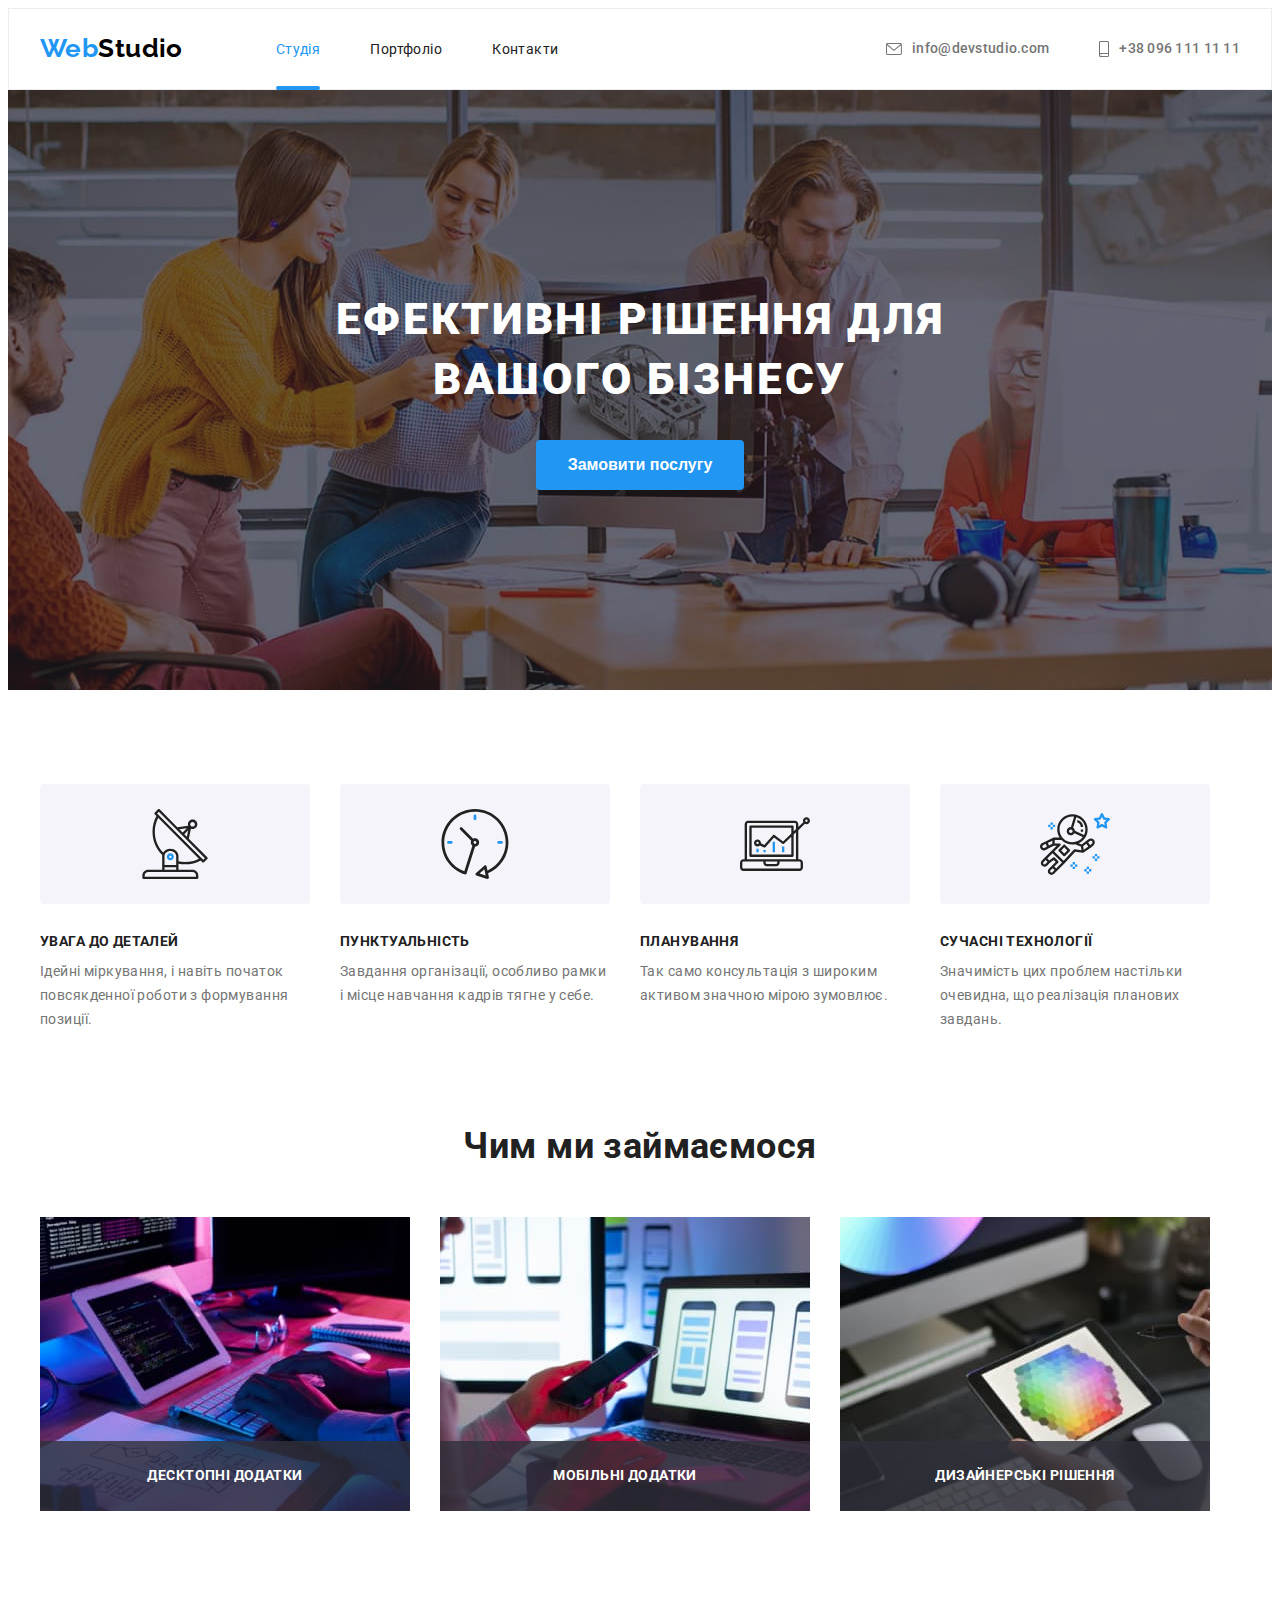
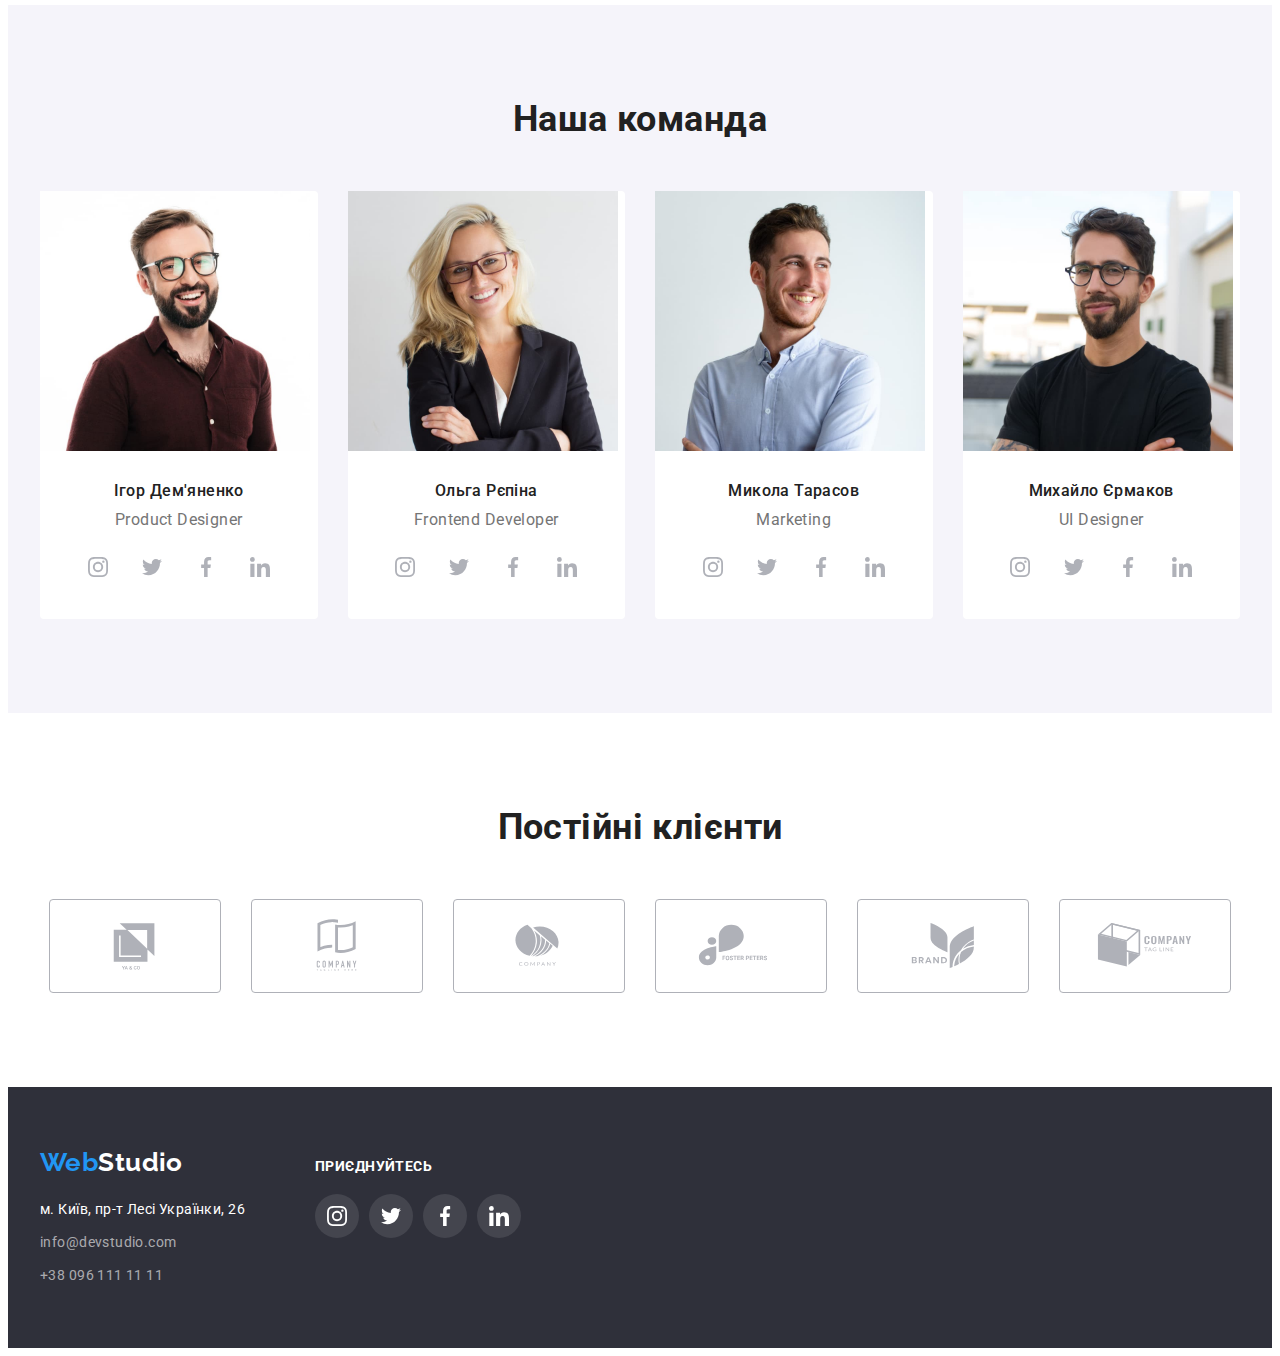
==== index.html @ fd93a603 "create-hw-05" ====
<!DOCTYPE html>
<html lang="uk">
  <head>
    <meta charset="UTF-8" />
    <meta http-equiv="X-UA-Compatible" content="IE=edge" />
    <meta name="viewport" content="width=device-width, initial-scale=1.0" />
    <title>WebStudio</title>
    <link rel="preconnect" href="https://fonts.googleapis.com" />
    <link rel="preconnect" href="https://fonts.gstatic.com" crossorigin />
    <link
      href="https://fonts.googleapis.com/css2?family=Raleway:wght@700&family=Roboto:wght@400;500;700;900&display=swap"
      rel="stylesheet"
    />
    <link
      rel="stylesheet"
      href="https://cdnjs.cloudflare.com/ajax/libs/modern-normalize/1.1.0/modern-normalize.min.css"
      integrity="sha512-wpPYUAdjBVSE4KJnH1VR1HeZfpl1ub8YT/NKx4PuQ5NmX2tKuGu6U/JRp5y+Y8XG2tV+wKQpNHVUX03MfMFn9Q=="
      crossorigin="anonymous"
      referrerpolicy="no-referrer"
    />
    <link rel="stylesheet" href="./css/styles.css" />
  </head>
  <body>
    <header class="header">
      <div class="container header-container">
        <nav class="header-nav">
          <a href="./index.html" class="logo"><span>Web</span>Studio</a>
          <ul class="header-list list">
            <li class="header-nav-item">
              <a class="header-link link current" href="./index.html">Студія</a>
            </li>
            <li class="header-nav-item">
              <a class="header-link link" href="./portfolio.html">Портфоліо</a>
            </li>
            <li class="header-nav-item"><a class="header-link link" href="">Контакти</a></li>
          </ul>
        </nav>
        <ul class="header-contacts-list list">
          <li class="header-contacts-item">
            <a class="header-contacts-link link" href="mailto:info@devstudio.com"
              ><svg class="header-icon" width="16" height="12">
                <use href="./images/icons.svg#icon-envelope"></use></svg
              >info@devstudio.com</a
            >
          </li>
          <li class="header-contacts-item">
            <a class="header-contacts-link link" href="tel:+380961111111">
              <svg class="header-icon" width="10" height="16">
                <use href="./images/icons.svg#icon-smartphone"></use>
              </svg>
              +38 096 111 11 11</a
            >
          </li>
        </ul>
      </div>
    </header>
    <main>
      <section class="hero section">
        <div class="container">
          <h1 class="hero-titel">Ефективні рішення для вашого бізнесу</h1>
          <button class="hero-button button" type="button" data-modal-open>Замовити послугу</button>
        </div>
      </section>
      <section class="benefits section">
        <div class="container">
          <h2 class="benefits-titel visually-hidden">Наші переваги</h2>
          <ul class="list benefits-list">
            <li class="benefits-item">
              <div class="benefits-area-icon">
                <svg width="70" height="70">
                  <use href="./images/icons.svg#icon-group-antena"></use>
                </svg>
              </div>
              <h3 class="benefits-list-titel">УВАГА ДО ДЕТАЛЕЙ</h3>
              <p class="benefits-list-text">
                Ідейні міркування, і навіть початок повсякденної роботи з формування позиції.
              </p>
            </li>
            <li class="benefits-item">
              <div class="benefits-area-icon">
                <svg width="70" height="70">
                  <use href="./images/icons.svg#icon-clock-1"></use>
                </svg>
              </div>
              <h3 class="benefits-list-titel">ПУНКТУАЛЬНІСТЬ</h3>
              <p class="benefits-list-text">
                Завдання організації, особливо рамки і місце навчання кадрів тягне у себе.
              </p>
            </li>
            <li class="benefits-item">
              <div class="benefits-area-icon">
                <svg width="70" height="70">
                  <use href="./images/icons.svg#icon-diagram-1"></use>
                </svg>
              </div>
              <h3 class="benefits-list-titel">ПЛАНУВАННЯ</h3>
              <p class="benefits-list-text">
                Так само консультація з широким активом значною мірою зумовлює.
              </p>
            </li>
            <li class="benefits-item">
              <div class="benefits-area-icon">
                <svg width="70" height="70">
                  <use href="./images/icons.svg#icon-astronaut-1"></use>
                </svg>
              </div>
              <h3 class="benefits-list-titel">СУЧАСНІ ТЕХНОЛОГІЇ</h3>
              <p class="benefits-list-text">
                Значимість цих проблем настільки очевидна, що реалізація планових завдань.
              </p>
            </li>
          </ul>
        </div>
      </section>
      <section class="work section">
        <div class="container">
          <h2 class="section-title">Чим ми займаємося</h2>
          <ul class="list work-list">
            <li class="work-list-item">
              <p class="work-list-label">ДЕСКТОПНІ ДОДАТКИ</p>
              <img
                src="./images/sbox1.jpg"
                width="370"
                height="294"
                alt="Зображення роботи за клавіатурою"
              />
            </li>
            <li class="work-list-item">
              <p class="work-list-label">МОБІЛЬНІ ДОДАТКИ</p>
              <img src="./images/sbox2.jpg" width="370" height="294" alt="Телефон в куках" />
            </li>
            <li class="work-list-item">
              <p class="work-list-label">ДИЗАЙНЕРСЬКІ РІШЕННЯ</p>
              <img
                src="./images/sbox3.jpg"
                width="370"
                height="294"
                alt="Планшет в руках та стілус"
              />
            </li>
          </ul>
        </div>
      </section>
      <section class="team section">
        <div class="container">
          <h2 class="section-title">Наша команда</h2>
          <ul class="list team-list">
            <li class="team-list-card">
              <img
                class="team-img"
                src="./images/sdemyanenko.jpg"
                width="270"
                height="260"
                alt="Ігор Дем'яненко"
              />
              <h3 class="team-list-titel">Ігор Дем'яненко</h3>
              <p class="team-list-text">Product Designer</p>
              <ul class="team-social-list list">
                <li class="team-social-item">
                  <a href="" class="team-social-link">
                    <svg class="team-social-icon" width="20" height="20">
                      <use href="./images/icons.svg#icon-instagram"></use>
                    </svg>
                  </a>
                </li>
                <li class="team-social-item">
                  <a href="" class="team-social-link">
                    <svg class="team-social-icon" width="20" height="20">
                      <use href="./images/icons.svg#icon-twitter"></use>
                    </svg>
                  </a>
                </li>
                <li class="team-social-item">
                  <a href="" class="team-social-link">
                    <svg class="team-social-icon" width="20" height="20">
                      <use href="./images/icons.svg#icon-facebook"></use>
                    </svg>
                  </a>
                </li>
                <li class="team-social-item">
                  <a href="" class="team-social-link">
                    <svg class="team-social-icon" width="20" height="20">
                      <use href="./images/icons.svg#icon-linkedin"></use>
                    </svg>
                  </a>
                </li>
              </ul>
            </li>
            <li class="team-list-card">
              <img
                class="team-img"
                src="./images/srepina.jpg"
                width="270"
                height="260"
                alt="Ольга Рєпіна"
              />
              <h3 class="team-list-titel">Ольга Рєпіна</h3>
              <p class="team-list-text">Frontend Developer</p>
              <ul class="team-social-list list">
                <li class="team-social-item">
                  <a href="" class="team-social-link">
                    <svg class="team-social-icon" width="20" height="20">
                      <use href="./images/icons.svg#icon-instagram"></use>
                    </svg>
                  </a>
                </li>
                <li class="team-social-item">
                  <a href="" class="team-social-link">
                    <svg class="team-social-icon" width="20" height="20">
                      <use href="./images/icons.svg#icon-twitter"></use>
                    </svg>
                  </a>
                </li>
                <li class="team-social-item">
                  <a href="" class="team-social-link">
                    <svg class="team-social-icon" width="20" height="20">
                      <use href="./images/icons.svg#icon-facebook"></use>
                    </svg>
                  </a>
                </li>
                <li class="team-social-item">
                  <a href="" class="team-social-link">
                    <svg class="team-social-icon" width="20" height="20">
                      <use href="./images/icons.svg#icon-linkedin"></use>
                    </svg>
                  </a>
                </li>
              </ul>
            </li>
            <li class="team-list-card">
              <img
                class="team-img"
                src="./images/starasov.jpg"
                width="270"
                height="260"
                alt="Микола Тарасов"
              />
              <h3 class="team-list-titel">Микола Тарасов</h3>
              <p class="team-list-text">Marketing</p>
              <ul class="team-social-list list">
                <li class="team-social-item">
                  <a href="" class="team-social-link">
                    <svg class="team-social-icon" width="20" height="20">
                      <use href="./images/icons.svg#icon-instagram"></use>
                    </svg>
                  </a>
                </li>
                <li class="team-social-item">
                  <a href="" class="team-social-link">
                    <svg class="team-social-icon" width="20" height="20">
                      <use href="./images/icons.svg#icon-twitter"></use>
                    </svg>
                  </a>
                </li>
                <li class="team-social-item">
                  <a href="" class="team-social-link">
                    <svg class="team-social-icon" width="20" height="20">
                      <use href="./images/icons.svg#icon-facebook"></use>
                    </svg>
                  </a>
                </li>
                <li class="team-social-item">
                  <a href="" class="team-social-link">
                    <svg class="team-social-icon" width="20" height="20">
                      <use href="./images/icons.svg#icon-linkedin"></use>
                    </svg>
                  </a>
                </li>
              </ul>
            </li>
            <li class="team-list-card">
              <img
                class="team-img"
                src="./images/syermakov.jpg"
                width="270"
                height="260"
                alt="Михайло Єрмаков"
              />
              <h3 class="team-list-titel">Михайло Єрмаков</h3>
              <p class="team-list-text">UI Designer</p>
              <ul class="team-social-list list">
                <li class="team-social-item">
                  <a href="" class="team-social-link">
                    <svg class="team-social-icon" width="20" height="20">
                      <use href="./images/icons.svg#icon-instagram"></use>
                    </svg>
                  </a>
                </li>
                <li class="team-social-item">
                  <a href="" class="team-social-link">
                    <svg class="team-social-icon" width="20" height="20">
                      <use href="./images/icons.svg#icon-twitter"></use>
                    </svg>
                  </a>
                </li>
                <li class="team-social-item">
                  <a href="" class="team-social-link">
                    <svg class="team-social-icon" width="20" height="20">
                      <use href="./images/icons.svg#icon-facebook"></use>
                    </svg>
                  </a>
                </li>
                <li class="team-social-item">
                  <a href="" class="team-social-link">
                    <svg class="team-social-icon" width="20" height="20">
                      <use href="./images/icons.svg#icon-linkedin"></use>
                    </svg>
                  </a>
                </li>
              </ul>
            </li>
          </ul>
        </div>
      </section>
      <section class="regular-customers section">
        <div class="container">
          <h2 class="section-title">Постійні клієнти</h2>
          <ul class="regular-customers-list list">
            <li class="regular-customers-item">
              <a href="" class="regular-customer-link">
                <svg class="regular-icon" width="106" height="60">
                  <use href="./images/icons.svg#icon-logo-yaco"></use>
                </svg>
              </a>
            </li>
            <li class="regular-customers-item">
              <a href="" class="regular-customer-link">
                <svg class="regular-icon" width="106" height="60">
                  <use href="./images/icons.svg#icon-logo-tag-line-here"></use>
                </svg>
              </a>
            </li>
            <li class="regular-customers-item">
              <a href="" class="regular-customer-link">
                <svg class="regular-icon" width="106" height="60">
                  <use href="./images/icons.svg#icon-logo-company"></use>
                </svg>
              </a>
            </li>
            <li class="regular-customers-item">
              <a href="" class="regular-customer-link">
                <svg class="regular-icon" width="106" height="60">
                  <use href="./images/icons.svg#icon-logo-forest-peters"></use>
                </svg>
              </a>
            </li>
            <li class="regular-customers-item">
              <a href="" class="regular-customer-link">
                <svg class="regular-icon" width="106" height="60">
                  <use href="./images/icons.svg#icon-logo-brand"></use>
                </svg>
              </a>
            </li>
            <li class="regular-customers-item">
              <a href="" class="regular-customer-link">
                <svg class="regular-icon" width="106" height="60">
                  <use href="./images/icons.svg#icon-logo-tag-line"></use>
                </svg>
              </a>
            </li>
          </ul>
        </div>
      </section>
    </main>
    <footer class="footer">
      <div class="container footer-container">
        <div class="footer-adress">
          <a href="./index.html" class="logo logo-footer"><span>Web</span>Studio</a>
          <address class="address">
            <ul class="list footer-list">
              <li>
                <a
                  class="link footer-address"
                  href="https://goo.gl/maps/CPtrU1FHBa2aNyZL9"
                  target="_blank"
                  rel="noopener noreferrer nofollow"
                >
                  м. Київ, пр-т Лесі Українки, 26
                </a>
              </li>
              <li>
                <a class="link footer-link" href="mailto:info@devstudio.com">info@devstudio.com</a>
              </li>
              <li><a class="link footer-link" href="tel:+380961111111">+38 096 111 11 11</a></li>
            </ul>
          </address>
        </div>
        <div class="footer-soc">
          <h3 class="footer-soc-title">приєднуйтесь</h3>
          <ul class="footer-social-list list">
            <li class="footer-social-item">
              <a href="" class="footer-social-link">
                <svg class="footer-social-icon" width="20" height="20">
                  <use href="./images/icons.svg#icon-instagram"></use>
                </svg>
              </a>
            </li>
            <li class="footer-social-item">
              <a href="" class="footer-social-link">
                <svg class="footer-social-icon" width="20" height="20">
                  <use href="./images/icons.svg#icon-twitter"></use>
                </svg>
              </a>
            </li>
            <li class="footer-social-item">
              <a href="" class="footer-social-link">
                <svg class="footer-social-icon" width="20" height="20">
                  <use href="./images/icons.svg#icon-facebook"></use>
                </svg>
              </a>
            </li>
            <li class="footer-social-item">
              <a href="" class="footer-social-link">
                <svg class="footer-social-icon" width="20" height="20">
                  <use href="./images/icons.svg#icon-linkedin"></use>
                </svg>
              </a>
            </li>
          </ul>
        </div>
      </div>
    </footer>
    <div class="backdrop is-hidden" data-modal>
      <div class="modal">
        <button type="button" class="modal-close" data-modal-close>
          <svg class="modal-close-icon" width="18" height="18">
            <use href="./images/icons.svg#icon-close-modal"></use>
          </svg>
        </button>
      </div>
    </div>
    <script src="./js/modal.js"></script>
  </body>
</html>
---- css/styles.css ----
:root {
  --primery-white-color: #ffffff;
  --hover-logo-color: #2196f3;
  --grey-primery-color: #757575;
  --black-primery-color: #212121;
}
/* reset */
p,
h2,
h3,
h4,
h5,
h6 {
  margin: 0;
}
ul,
ol {
  margin: 0;
  padding-left: 0;
}
button {
  cursor: pointer;
}
address {
  font-style: normal;
  margin-top: 20px;
}
img {
  display: block;
  max-width: 100%;
  height: auto;
}

body {
  background-color: var(--primery-white-color);
  color: var(--black-primery-color);
  font-family: Roboto, sans-serif;
  letter-spacing: 0.03em;
  font-size: 14px;
}

.visually-hidden {
  position: absolute;
  white-space: nowrap;
  width: 1px;
  height: 1px;
  overflow: hidden;
  border: 0;
  padding: 0;
  clip: rect(0 0 0 0);
  clip-path: inset(50%);
  margin: -1px;
}

.list {
  list-style: none;
}

.link {
  text-decoration: none;
}

/* logo */
.logo {
  font-family: Raleway, sans-serif;
  font-weight: 700;
  font-size: 26px;
  line-height: 1.2;
  color: #000000;
  text-decoration: none;
}
.logo span {
  color: var(--hover-logo-color);
}

.logo-footer {
  font-family: 'Raleway';
  font-weight: 700;
  font-size: 26px;
  line-height: 1.19;
  color: var(--primery-white-color);
}
/* box */

.container {
  width: 1200px;
  padding-right: 15px;
  padding-left: 15px;
  margin: 0 auto;
}

.section-title {
  font-size: 36px;
  line-height: 1.16;
  text-align: center;

  margin-bottom: 50px;
}

/* header */
.header {
  border: 1px solid #ececec;
}

/* .header-nav-item {
} */

.header-link {
  color: var(--black-primery-color);
  transition: color 250ms cubic-bezier(0.4, 0, 0.2, 1);

  position: relative;
}

.header-link:hover,
.header-link:focus {
  font-weight: 500;
  line-height: 1.14;
  letter-spacing: 0.02em;
  color: var(--hover-logo-color);
}

.header-nav .header-link.current {
  color: var(--hover-logo-color);
}

.header-nav .header-link.current::after {
  content: '';
  width: 100%;
  height: 4px;

  background: var(--hover-logo-color);
  border-radius: 2px;

  position: absolute;

  right: 0px;
  bottom: -33px;
}

.header-contacts-link {
  display: flex;
  align-items: center;
  font-weight: 500;
  line-height: 1.14;
  letter-spacing: 0.02em;
  color: var(--grey-primery-color);
  gap: 10px;
  transition: color 250ms cubic-bezier(0.4, 0, 0.2, 1);
}

.header-contacts-link:hover,
.header-contacts-link:focus {
  color: var(--hover-logo-color);
}
/* main */
.hero {
  max-width: 1600px;
  margin-left: auto;
  margin-right: auto;

  background-image: url('../images/Img-overlay.svg'), url('../images/hero-bg.jpg');
  background-color: #c4c4c4;
  background-size: cover;
  background-repeat: no-repeat;
  background-position: center;
}

.hero-titel {
  font-weight: 900;
  font-size: 44px;
  line-height: 1.36;
  letter-spacing: 0.06em;
  text-transform: uppercase;
  color: var(--primery-white-color);
}

.hero-button {
  font-weight: 700;
  font-size: 16px;
  line-height: 1.88;
  color: var(--primery-white-color);
  background-color: var(--hover-logo-color);
}

.benefits-list-titel {
  font-size: 14px;
  line-height: 1.14;
  text-transform: uppercase;
}
.benefits-list-text {
  line-height: 1.71;
  color: var(--grey-primery-color);
}

.team {
  background-color: #f5f4fa;
}

.team-list-card {
  background-color: var(--primery-white-color);
}

.team-list-titel {
  font-weight: 500;
  font-size: 16px;
  line-height: 1.19;
}
.team-list-text {
  font-size: 16px;
  line-height: 19px;
  color: var(--grey-primery-color);
}

.footer {
  background: #2f303a;
}

.footer-address {
  font-style: normal;
  line-height: 1.71;
  color: var(--primery-white-color);
}

.footer-link {
  font-style: normal;
  line-height: 1.71;
  color: rgba(255, 255, 255, 0.6);
  transition: color 250ms cubic-bezier(0.4, 0, 0.2, 1);
}

.footer-link:hover,
.footer-link:focus {
  font-style: normal;
  line-height: 1.71;
  color: var(--hover-logo-color);
}

/* Portfolio */
.portfolio-button {
  font-family: 'Roboto';
  font-style: normal;
  font-weight: 500;
  font-size: 16px;
  line-height: 1.62;
  text-align: center;
  letter-spacing: 0.03em;
  cursor: pointer;
  border-radius: 4px;
  border: none;
  padding: 6px 22px;
  transition: color 250ms cubic-bezier(0.4, 0, 0.2, 1),
    background-color 250ms cubic-bezier(0.4, 0, 0.2, 1),
    box-shadow 250ms cubic-bezier(0.4, 0, 0.2, 1);
}

.portfolio-button:hover,
.portfolio-button:focus {
  color: var(--primery-white-color);
  background-color: var(--hover-logo-color);
  box-shadow: 0px 3px 1px rgba(0, 0, 0, 0.1), 0px 1px 2px rgba(0, 0, 0, 0.08),
    0px 2px 2px rgba(0, 0, 0, 0.12);
}

.portfolio-after-list-titel {
  font-size: 18px;
  line-height: 2;
  letter-spacing: 0.06em;
  color: var(--black-primery-color);
}

.portfolio-after-list-text {
  font-size: 16px;
  line-height: 1.88;
  color: var(--grey-primery-color);
}
/* hw-03 */
.section {
  padding-top: 94px;
  padding-bottom: 94px;
}

.header-container {
  display: flex;
}

.header-nav {
  display: flex;
  margin-right: auto;
}
.header-list {
  display: flex;
  gap: 50px;
  align-items: center;
}
.header-contacts-list {
  display: flex;
}

.header-nav > .logo {
  padding-top: 24px;
  padding-bottom: 25px;
  margin-right: 93px;
}

.header-contacts-list {
  align-items: center;
  gap: 50px;
}

.header-icon {
  fill: currentColor;
}

.hero {
  padding-top: 200px;
  padding-bottom: 200px;
  /* margin-bottom: 94px; */
}
.hero-titel {
  width: 696px;
  text-align: center;
  margin: 0 auto;
  margin-bottom: 30px;
}

.hero-button {
  display: block;
  margin-right: auto;
  margin-left: auto;
  border: none;
  border-radius: 4px;
  padding: 10px 32px;
}

.benefits-list {
  display: flex;
  gap: 30px;
}

.benefits-item {
  width: 270px;
}

.benefits-area-icon {
  display: flex;
  width: 270px;
  height: 120px;
  border-radius: 4px;
  margin-bottom: 30px;
  background-color: #f5f4fa;
  justify-content: center;
  align-items: center;
}

.benefits-list-titel {
  margin-bottom: 10px;
}

.work {
  padding-top: 0;
}

.work-list {
  display: flex;
  gap: 30px;
}

.work-list-item {
  width: calc(100%-60px) / 3;
  position: relative;
}

.work-list-label {
  font-weight: 700;
  line-height: 1.14;
  color: var(--primery-white-color);

  position: absolute;
  bottom: 0;
  width: 370px;
  height: 70px;
  display: flex;
  justify-content: center;
  align-items: center;
  background-color: rgba(47, 48, 58, 0.8);
}

.team-titel {
  margin-bottom: 50px;
  text-align: center;
}

.team-list {
  display: flex;
  gap: 30px;
}
.team-list-card {
  width: calc((100% - 90px) / 4);
  padding-bottom: 30px;
  border-radius: 4px;
}

.team-img {
  margin-bottom: 30px;
}

.team-list-titel {
  text-align: center;
  margin-bottom: 10px;
}

.team-list-text {
  text-align: center;
  margin-bottom: 16px;
}

.team-social-list {
  display: flex;
  gap: 10px;
  justify-content: center;
}

.team-social-link {
  width: 44px;
  height: 44px;
  border-radius: 50%;
  display: flex;
  justify-content: center;
  align-items: center;
  fill: #afb1b8;
  transition: background-color 250ms cubic-bezier(0.4, 0, 0.2, 1),
    fill 250ms cubic-bezier(0.4, 0, 0.2, 1);
}

.team-social-link:hover,
.team-social-link:focus {
  background-color: var(--hover-logo-color);
  fill: var(--primery-white-color);
}

.regular-customers {
  max-width: 1600px;

  background-color: var(--primery-white-color);
  margin-right: auto;
  margin-left: auto;
}

.regular-customers-list {
  display: flex;
  gap: 30px;
  justify-content: center;
}

.regular-customer-link {
  display: flex;
  justify-content: center;
  align-items: center;
  color: #afb1b8;
  fill: #afb1b8;
  border: 1px solid #afb1b8;
  border-radius: 4px;
  width: 170px;
  height: 92px;
  transition: border-color 250ms cubic-bezier(0.4, 0, 0.2, 1),
    fill 250ms cubic-bezier(0.4, 0, 0.2, 1);
}

.regular-customer-link:hover,
.regular-customer-link:focus {
  border: 1px solid var(--hover-logo-color);
  fill: var(--hover-logo-color);
}

.footer-list > li:not(:last-child) {
  margin-bottom: 9px;
}

.footer {
  padding-top: 60px;
  padding-bottom: 60px;
  max-width: 1600px;
  margin: 0 auto;
  background: #2f303a;
}

.footer-container {
  display: flex;
  align-items: baseline;
}

.footer-adress {
  margin-right: 70px;
}

.footer-soc-title {
  font-size: 14px;
  line-height: 16px;
  letter-spacing: 0.03em;
  text-transform: uppercase;
  color: var(--primery-white-color);

  margin-bottom: 20px;
}

.footer-social-list {
  display: flex;
  gap: 10px;
  justify-content: center;
}

.footer-social-link {
  width: 44px;
  height: 44px;
  border-radius: 50%;

  display: flex;
  justify-content: center;
  align-items: center;

  fill: var(--primery-white-color);
  background-color: rgba(255, 255, 255, 0.1);

  transition: background-color 250ms cubic-bezier(0.4, 0, 0.2, 1),
    fill 250ms cubic-bezier(0.4, 0, 0.2, 1);
}

.footer-social-link:hover,
.footer-social-link:focus {
  background-color: var(--hover-logo-color);
  fill: var(--primery-white-color);
}

/* portfolio */
.portfolio-pre-list {
  display: flex;
  gap: 8px;
  justify-content: center;
  margin-bottom: 50px;
}

.porfolio-after-link {
  transition: box-shadow 250ms cubic-bezier(0.4, 0, 0.2, 1);
  display: block;
}

.porfolio-after-link:hover,
.porfolio-after-link:focus {
  box-shadow: 0px 1px 1px rgba(0, 0, 0, 0.12), 0px 4px 4px rgba(0, 0, 0, 0.06),
    1px 4px 6px rgba(0, 0, 0, 0.16);
}

.portfolio-afret-list {
  display: flex;
  flex-wrap: wrap;
  row-gap: 30px;
  column-gap: 30px;
}

.portfolio-item-wrap {
  position: relative;
  overflow: hidden;
}

.portfolio-item:hover .portfolio-top-text {
  transform: translateY(0);
}

.portfolio-top-text {
  font-size: 18px;
  line-height: 1.56;
  color: var(--primery-white-color);
  background: rgba(33, 150, 243, 0.9);

  position: absolute;
  top: 0;
  padding: 63px 24px;
  transform: translateY(100%);
  transition: transform 250ms cubic-bezier(0.4, 0, 0.2, 1);
  overflow: auto;
}

.portfolio-after-list-titel {
  margin-bottom: 4px;
}

.portfolio-list-box {
  padding: 20px 24px;
  border: 1px solid #eeeeee;
}

.backdrop {
  width: 100%;
  height: 100%;
  background-color: rgba(0, 0, 0, 0.2);

  position: fixed;
  top: 0;

  transition: opacity 250ms cubic-bezier(0.4, 0, 0.2, 1),
    visibility 250ms cubic-bezier(0.4, 0, 0.2, 1);
}

.modal {
  width: 528px;
  min-height: 581px;
  background-color: rgba(255, 255, 255, 1);
  border-radius: 4px;

  box-shadow: 0px 1px 3px rgba(0, 0, 0, 0.12), 0px 1px 1px rgba(0, 0, 0, 0.14),
    0px 2px 1px rgba(0, 0, 0, 0.2);

  position: absolute;
  top: 50%;
  left: 50%;
  transform: translate(-50%, -50%) scaleY(1);
  transition: transform 250ms cubic-bezier(0.4, 0, 0.2, 1);
}

.backdrop.is-hidden .modal {
  transform: translate(-50%, -50%) scaleY(0);
}

.modal-close {
  width: 30px;
  height: 30px;
  background-color: transparent;
  border: 1px solid rgba(0, 0, 0, 0.1);
  border-radius: 50%;

  position: absolute;
  right: 8px;
  top: 8px;

  display: flex;
  justify-content: center;
  align-items: center;
  cursor: pointer;
}

.modal-close:hover {
  border: 1px solid var(--hover-logo-color);
  fill: var(--hover-logo-color);
}

.backdrop.is-hidden {
  opacity: 0;
  visibility: hidden;
  pointer-events: none;
}
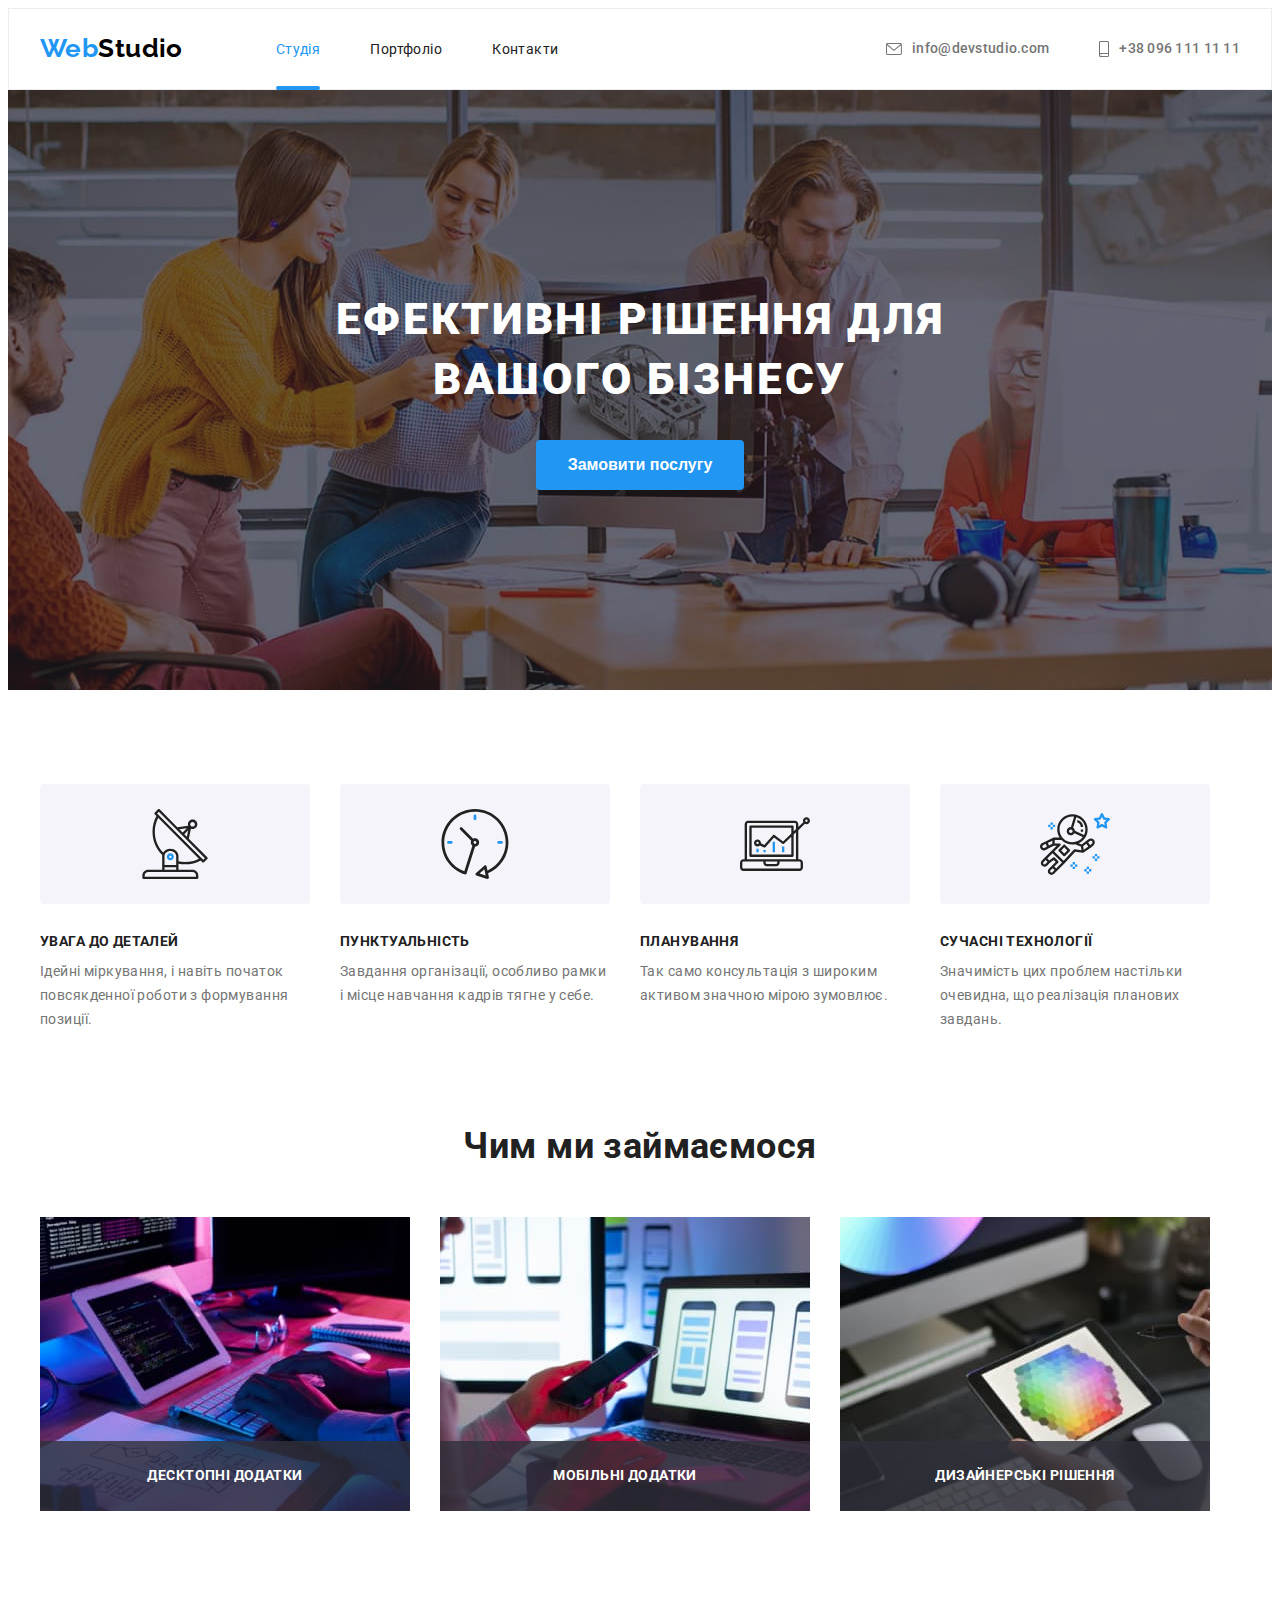
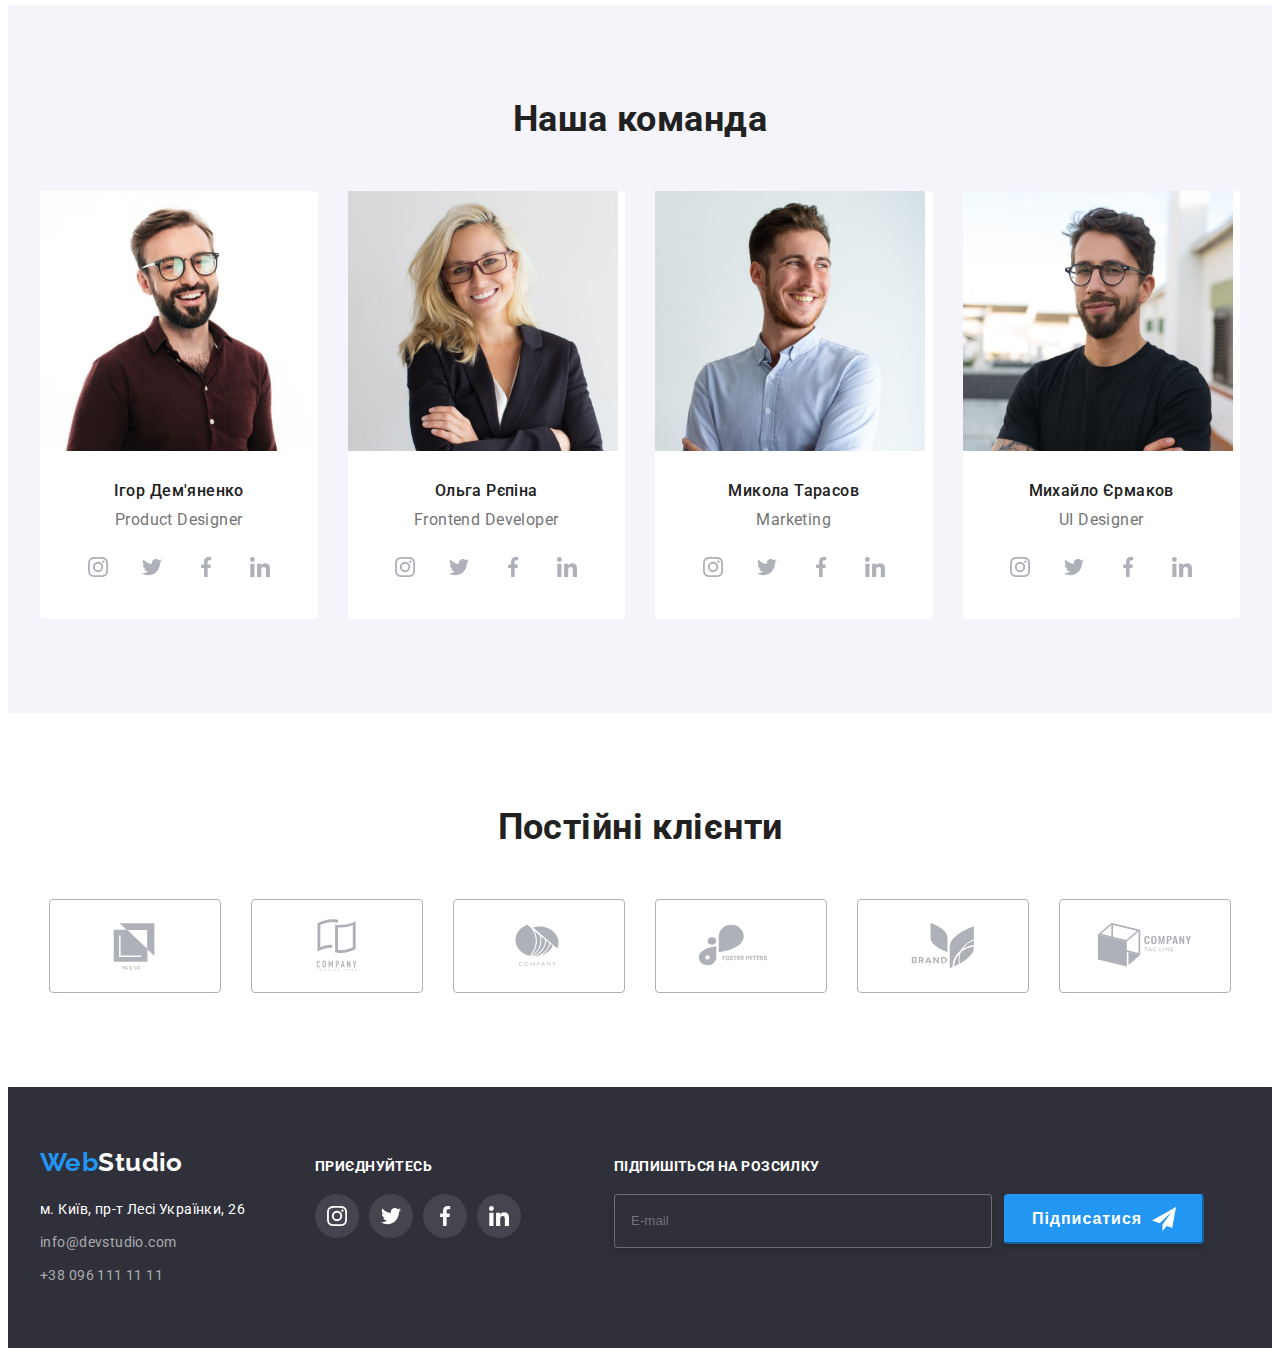
==== commit f2c28ddc: "update" ====
--- a/index.html
+++ b/index.html
@@ -418,8 +418,22 @@
             </li>
           </ul>
         </div>
+
+        <div>
+          <h3 class="footer-form-titel">Підпишіться на розсилку</h3>
+          <form class="footer-subscription">
+            <input type="mail" placeholder="E-mail" class="footer-form-mail" required />
+            <button type="submit" class="btn-footer">
+              Підписатися
+              <svg width="24" height="24">
+                <use href="./images/icons.svg#icon-send"></use>
+              </svg>
+            </button>
+          </form>
+        </div>
       </div>
     </footer>
+    <!-- Modal -->
     <div class="backdrop is-hidden" data-modal>
       <div class="modal">
         <button type="button" class="modal-close" data-modal-close>
@@ -427,6 +441,73 @@
             <use href="./images/icons.svg#icon-close-modal"></use>
           </svg>
         </button>
+        <p class="modal-titel">Залиште свої дані, ми вам передзвонимо</p>
+        <form class="modal-form">
+          <label for="modal-name" class="form-contact">Ім'я</label>
+          <div class="input-wrap">
+            <input
+              type="name"
+              name="user-name"
+              class="modal-input"
+              id="modal-name"
+              name="user-name"
+              required
+            />
+            <svg class="modal-input-icon" width="18" height="18">
+              <use href="./images/icons.svg#icon-modal-person"></use>
+            </svg>
+          </div>
+
+          <label for="modal-tel" class="form-contact">Телефон</label>
+          <div class="input-wrap">
+            <input
+              type="tel"
+              name="user-tel"
+              class="modal-input"
+              id="modal-tel"
+              name="user-tel"
+              required
+            />
+            <svg class="modal-input-icon" width="18" height="18">
+              <use href="./images/icons.svg#icon-modal-tel"></use>
+            </svg>
+          </div>
+
+          <label for="modal-email" class="form-contact">Пошта</label>
+          <div class="input-wrap">
+            <input type="email" name="user-email" class="modal-input" id="modal-email" required />
+            <svg class="modal-input-icon" width="18" height="18">
+              <use href="./images/icons.svg#icon-modal-email"></use>
+            </svg>
+          </div>
+
+          <label for="modal-coment" class="modal-coment-titel">Коментар</label>
+          <textarea
+            class="modal-coment"
+            name="user-coment"
+            id="modal-coment"
+            placeholder="Введіть текст"
+          ></textarea>
+
+          <div class="modal-field">
+            <input
+              type="checkbox"
+              name="privacy"
+              id="privacy"
+              class="input-check visually-hidden"
+            />
+            <label for="privacy" class="check-text">
+              <span
+                ><svg class="check-icon" width="16" height="15">
+                  <use href="./images/icons.svg#icon-check"></use></svg
+              ></span>
+              Погоджуюся з розсилкою та приймаю &nbsp<a href="" class="check-link"
+                >Умови договору</a
+              >
+            </label>
+          </div>
+          <button type="submit" class="btn-modal">Відправити</button>
+        </form>
       </div>
     </div>
     <script src="./js/modal.js"></script>
--- a/css/styles.css
+++ b/css/styles.css
@@ -482,7 +482,7 @@
   padding-bottom: 60px;
   max-width: 1600px;
   margin: 0 auto;
-  background: #2f303a;
+  background-color: #2f303a;
 }
 
 .footer-container {
@@ -492,6 +492,10 @@
 
 .footer-adress {
   margin-right: 70px;
+}
+
+.footer-soc {
+  margin-right: 93px;
 }
 
 .footer-soc-title {
@@ -532,6 +536,55 @@
   fill: var(--primery-white-color);
 }
 
+.footer-form-titel {
+  font-size: 14px;
+  line-height: 16px;
+  letter-spacing: 0.03em;
+  text-transform: uppercase;
+
+  color: #ffffff;
+
+  margin-bottom: 20px;
+}
+
+.footer-subscription {
+  display: flex;
+  gap: 12px;
+}
+
+.footer-form-mail {
+  width: 358px;
+  height: 50px;
+
+  padding-left: 16px;
+  background-color: #2f303a;
+  border: 1px solid rgba(255, 255, 255, 0.3);
+  filter: drop-shadow(0px 4px 4px rgba(0, 0, 0, 0.15));
+  border-radius: 4px;
+}
+
+.btn-footer {
+  font-weight: 700;
+  font-size: 16px;
+  line-height: 1.88;
+  letter-spacing: 0.06em;
+
+  color: var(--primery-white-color);
+  background-color: var(--hover-logo-color);
+  fill: var(--primery-white-color);
+  border-color: var(--hover-logo-color);
+  width: 200px;
+  height: 50px;
+  box-shadow: 0px 4px 4px rgba(0, 0, 0, 0.15);
+  border-radius: 4px;
+
+  display: flex;
+  justify-content: center;
+  align-items: center;
+
+  gap: 10px;
+}
+
 /* portfolio */
 .portfolio-pre-list {
   display: flex;
@@ -607,6 +660,7 @@
   min-height: 581px;
   background-color: rgba(255, 255, 255, 1);
   border-radius: 4px;
+  padding: 40px;
 
   box-shadow: 0px 1px 3px rgba(0, 0, 0, 0.12), 0px 1px 1px rgba(0, 0, 0, 0.14),
     0px 2px 1px rgba(0, 0, 0, 0.2);
@@ -616,6 +670,134 @@
   left: 50%;
   transform: translate(-50%, -50%) scaleY(1);
   transition: transform 250ms cubic-bezier(0.4, 0, 0.2, 1);
+}
+
+.modal-titel {
+  font-weight: 700;
+  font-size: 20px;
+  line-height: 1.15;
+  text-align: center;
+  margin-bottom: 12px;
+}
+
+.modal-form {
+  display: flex;
+  flex-direction: column;
+}
+
+.modal-input {
+  width: 100%;
+  height: 40px;
+  border: 1px solid rgba(33, 33, 33, 0.2);
+  border-radius: 4px;
+  /* margin-bottom: 10px; */
+  padding-left: 42px;
+  outline: transparent;
+  transition: border-color 250ms cubic-bezier(0.4, 0, 0.2, 1);
+}
+
+.modal-input:focus {
+  border-color: var(--hover-logo-color);
+}
+
+.modal-input:focus + .modal-input-icon {
+  fill: var(--hover-logo-color);
+}
+
+.input-wrap {
+  position: relative;
+  margin-bottom: 10px;
+}
+
+.modal-input-icon {
+  position: absolute;
+  left: 12px;
+  top: 50%;
+  transform: translateY(-50%);
+}
+
+.modal-coment-titel {
+  margin-bottom: 4px;
+}
+
+.modal-coment {
+  padding: 12px 16px;
+  border: 1px solid rgba(33, 33, 33, 0.2);
+  width: 448px;
+  height: 120px;
+  border-radius: 4px;
+  margin-bottom: 20px;
+
+  resize: none;
+  outline: transparent;
+  transition: border-color 250ms cubic-bezier(0.4, 0, 0.2, 1);
+}
+
+.modal-coment:focus {
+  border-color: var(--hover-logo-color);
+}
+
+.modal-field {
+  margin-bottom: 30px;
+}
+
+.check-text {
+  font-style: normal;
+  font-weight: 400;
+  line-height: 1.71;
+  color: #757575;
+  display: flex;
+  align-items: center;
+}
+
+.check-text span {
+  width: 15px;
+  height: 16px;
+  border: 2px solid rgba(33, 33, 33, 1);
+  border-radius: 3px;
+  margin-right: 8px;
+
+  display: flex;
+  align-items: center;
+  justify-content: center;
+
+  fill: transparent;
+
+  transition: background-color 250ms cubic-bezier(0.4, 0, 0.2, 1),
+    border-color 250ms cubic-bezier(0.4, 0, 0.2, 1), fill 250ms cubic-bezier(0.4, 0, 0.2, 1);
+}
+
+.check-link {
+  color: var(--hover-logo-color);
+}
+
+.input-check:checked + .check-text span {
+  background-color: var(--hover-logo-color);
+  border-color: transparent;
+  fill: var(--primery-white-color);
+}
+
+.input-check:focus + .check-text span {
+  border-color: var(--hover-logo-color);
+}
+
+.btn-modal {
+  width: 200px;
+  height: 50px;
+  background-color: #188ce8;
+  box-shadow: 0px 4px 4px rgba(0, 0, 0, 0.15);
+  border-radius: 4px;
+  border-color: var(--hover-logo-color);
+
+  font-weight: 700;
+  font-size: 16px;
+  line-height: 30px;
+
+  margin: 0 auto;
+
+  letter-spacing: 0.06em;
+
+  color: #ffffff;
 }
 
 .backdrop.is-hidden .modal {
@@ -639,6 +821,10 @@
   cursor: pointer;
 }
 
+.form-contact {
+  margin-bottom: 4px;
+}
+
 .modal-close:hover {
   border: 1px solid var(--hover-logo-color);
   fill: var(--hover-logo-color);
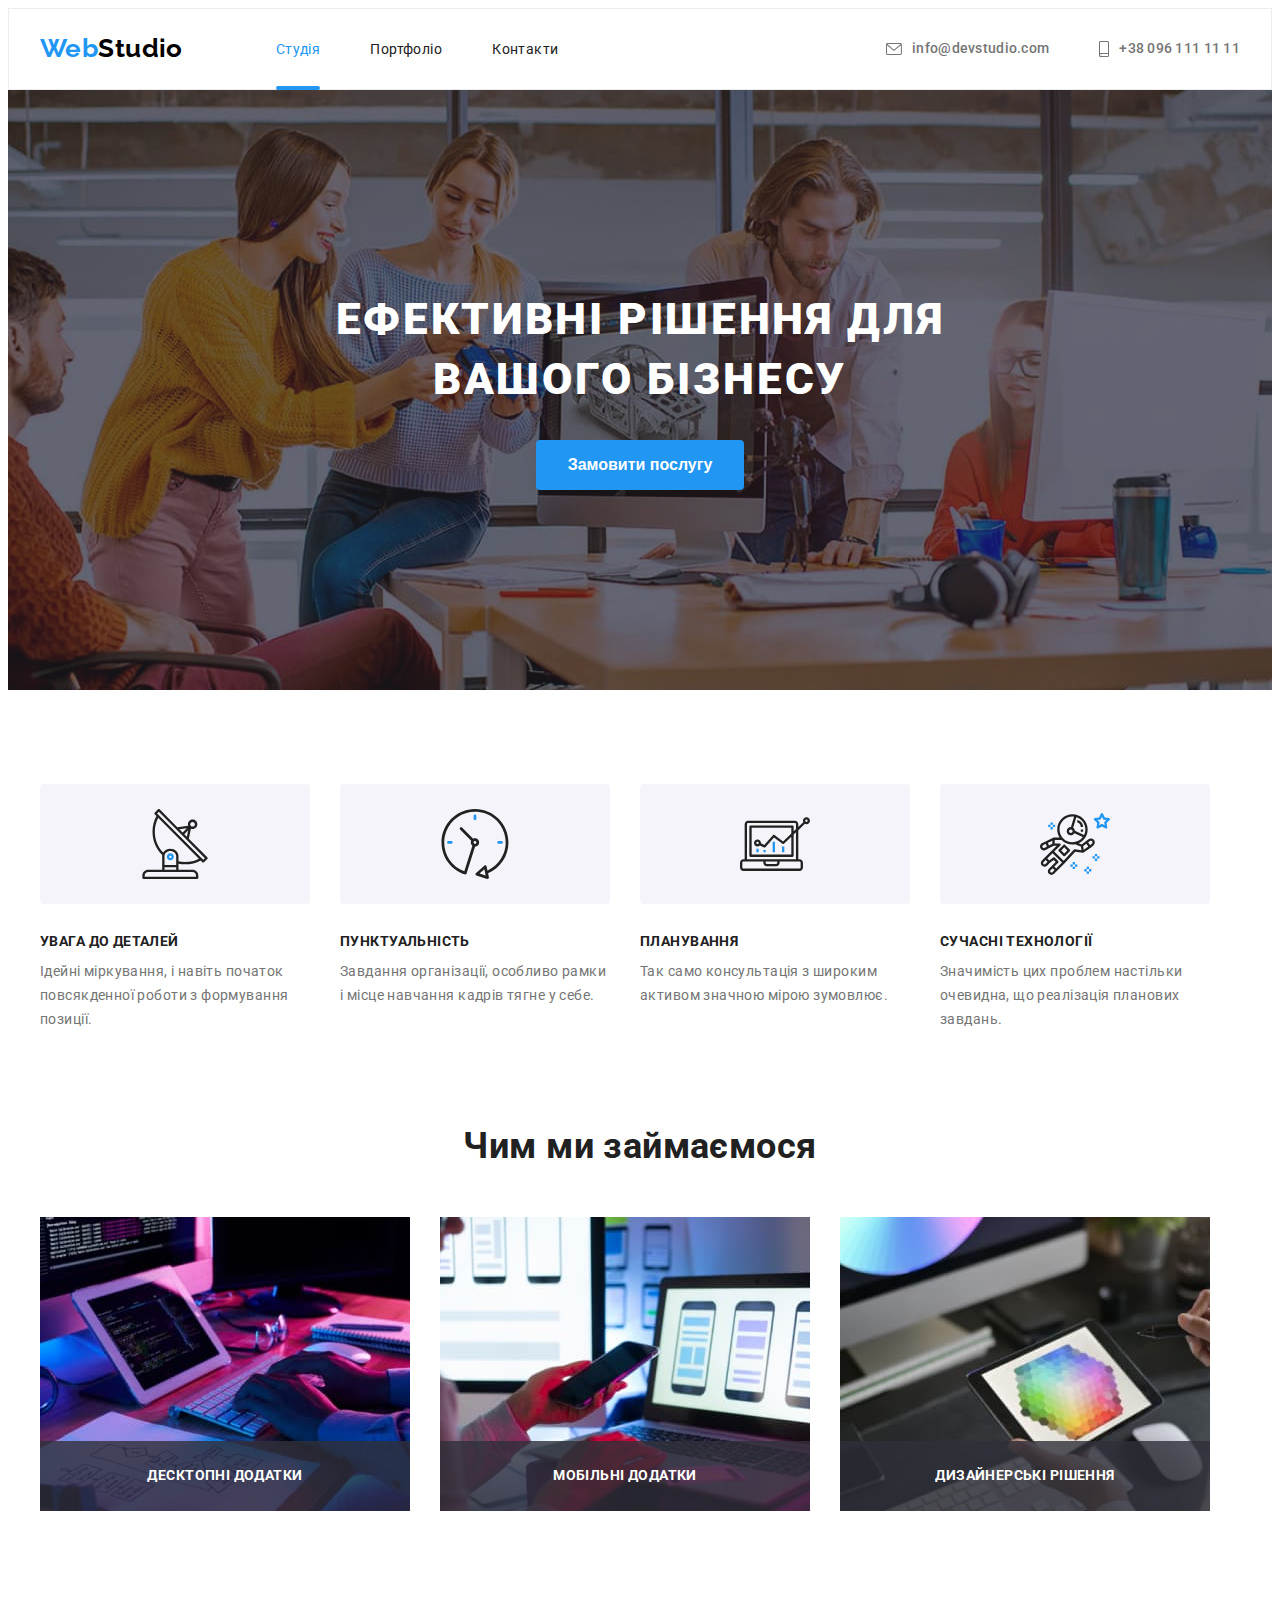
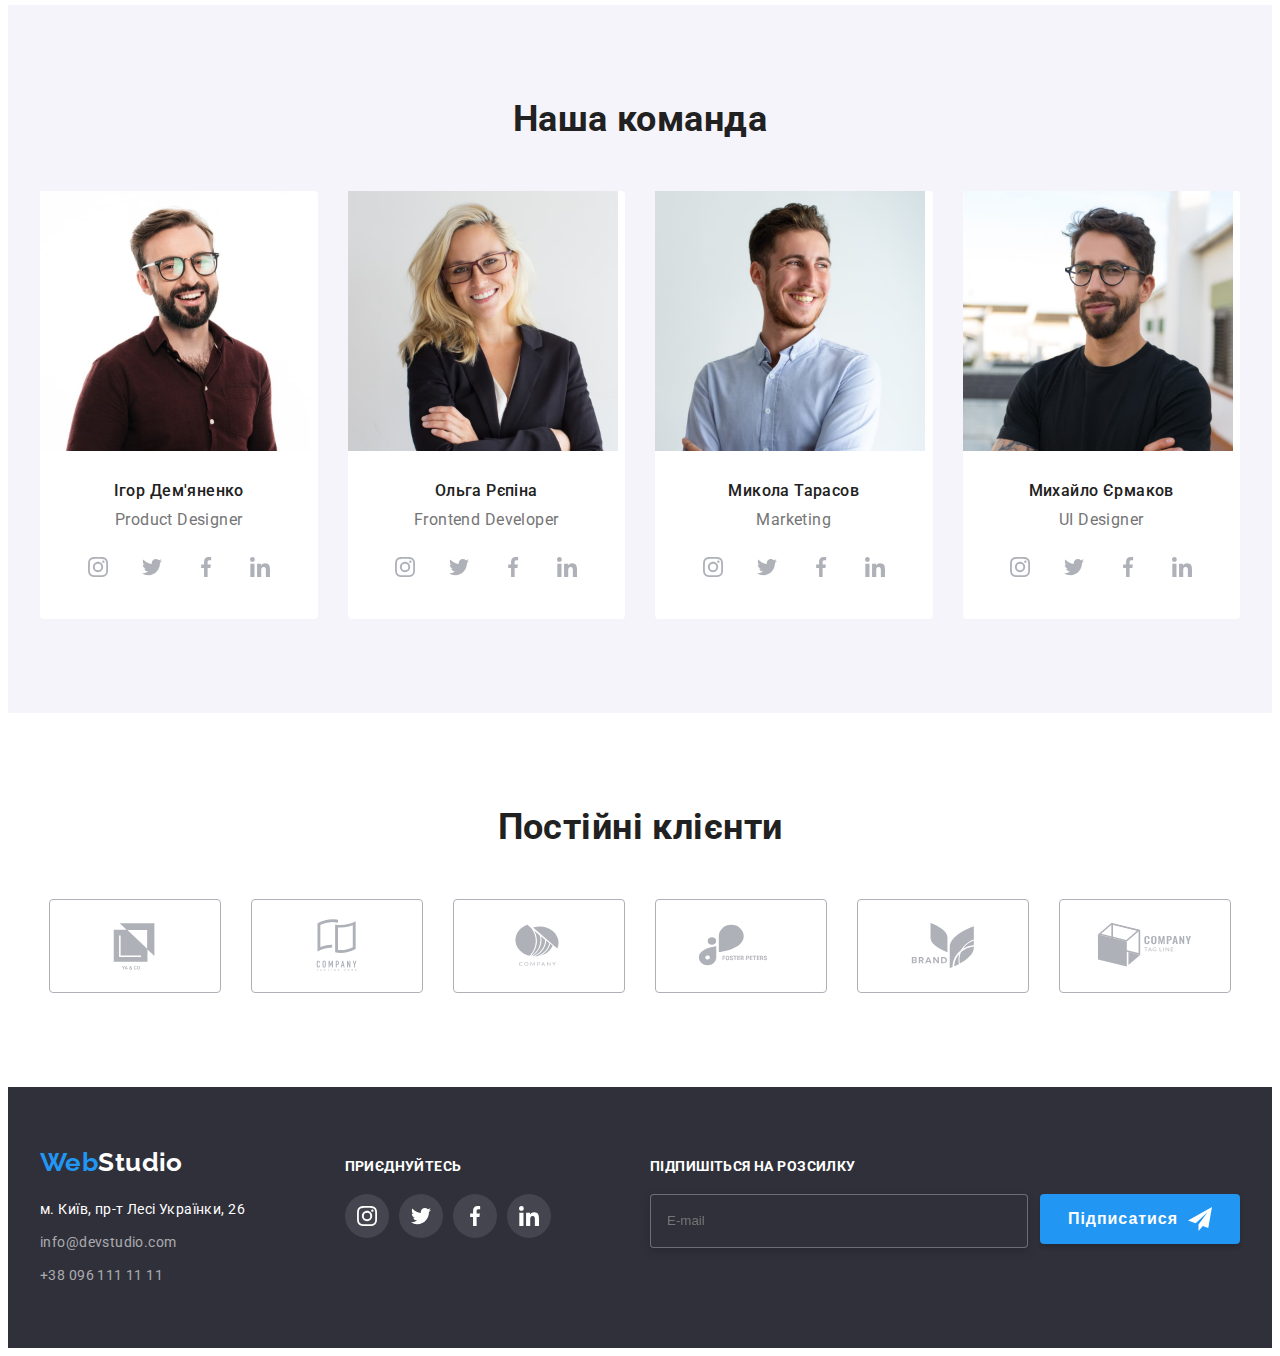
==== commit 29d58e46: "update" ====
--- a/index.html
+++ b/index.html
@@ -422,7 +422,7 @@
         <div>
           <h3 class="footer-form-titel">Підпишіться на розсилку</h3>
           <form class="footer-subscription">
-            <input type="mail" placeholder="E-mail" class="footer-form-mail" required />
+            <input type="email" placeholder="E-mail" class="footer-form-mail" required />
             <button type="submit" class="btn-footer">
               Підписатися
               <svg width="24" height="24">
--- a/css/styles.css
+++ b/css/styles.css
@@ -212,10 +212,6 @@
   color: var(--grey-primery-color);
 }
 
-.footer {
-  background: #2f303a;
-}
-
 .footer-address {
   font-style: normal;
   line-height: 1.71;
@@ -480,22 +476,21 @@
 .footer {
   padding-top: 60px;
   padding-bottom: 60px;
-  max-width: 1600px;
-  margin: 0 auto;
   background-color: #2f303a;
 }
 
 .footer-container {
   display: flex;
   align-items: baseline;
+  justify-content: space-between;
 }
 
 .footer-adress {
-  margin-right: 70px;
+  /* margin-right: 70px; */
 }
 
 .footer-soc {
-  margin-right: 93px;
+  /* margin-right: 93px; */
 }
 
 .footer-soc-title {
@@ -556,6 +551,7 @@
   width: 358px;
   height: 50px;
 
+  color: var(--primery-white-color);
   padding-left: 16px;
   background-color: #2f303a;
   border: 1px solid rgba(255, 255, 255, 0.3);
@@ -572,7 +568,7 @@
   color: var(--primery-white-color);
   background-color: var(--hover-logo-color);
   fill: var(--primery-white-color);
-  border-color: var(--hover-logo-color);
+  border: none;
   width: 200px;
   height: 50px;
   box-shadow: 0px 4px 4px rgba(0, 0, 0, 0.15);
@@ -693,7 +689,8 @@
   /* margin-bottom: 10px; */
   padding-left: 42px;
   outline: transparent;
-  transition: border-color 250ms cubic-bezier(0.4, 0, 0.2, 1);
+  transition: border-color 250ms cubic-bezier(0.4, 0, 0.2, 1),
+    fill 2500ms cubic-bezier(0.4, 0, 0.2, 1);
 }
 
 .modal-input:focus {
@@ -717,13 +714,19 @@
 }
 
 .modal-coment-titel {
+  font-weight: 400;
+  font-size: 12px;
+  line-height: 1.16;
+  letter-spacing: 0.01em;
+  color: #757575;
+
   margin-bottom: 4px;
 }
 
 .modal-coment {
   padding: 12px 16px;
   border: 1px solid rgba(33, 33, 33, 0.2);
-  width: 448px;
+  width: 100%;
   height: 120px;
   border-radius: 4px;
   margin-bottom: 20px;
@@ -748,6 +751,7 @@
   color: #757575;
   display: flex;
   align-items: center;
+  justify-content: center;
 }
 
 .check-text span {
@@ -787,7 +791,7 @@
   background-color: #188ce8;
   box-shadow: 0px 4px 4px rgba(0, 0, 0, 0.15);
   border-radius: 4px;
-  border-color: var(--hover-logo-color);
+  border: none;
 
   font-weight: 700;
   font-size: 16px;
@@ -822,6 +826,11 @@
 }
 
 .form-contact {
+  font-weight: 400;
+  font-size: 12px;
+  line-height: 1.16;
+  letter-spacing: 0.01em;
+  color: #757575;
   margin-bottom: 4px;
 }
 
